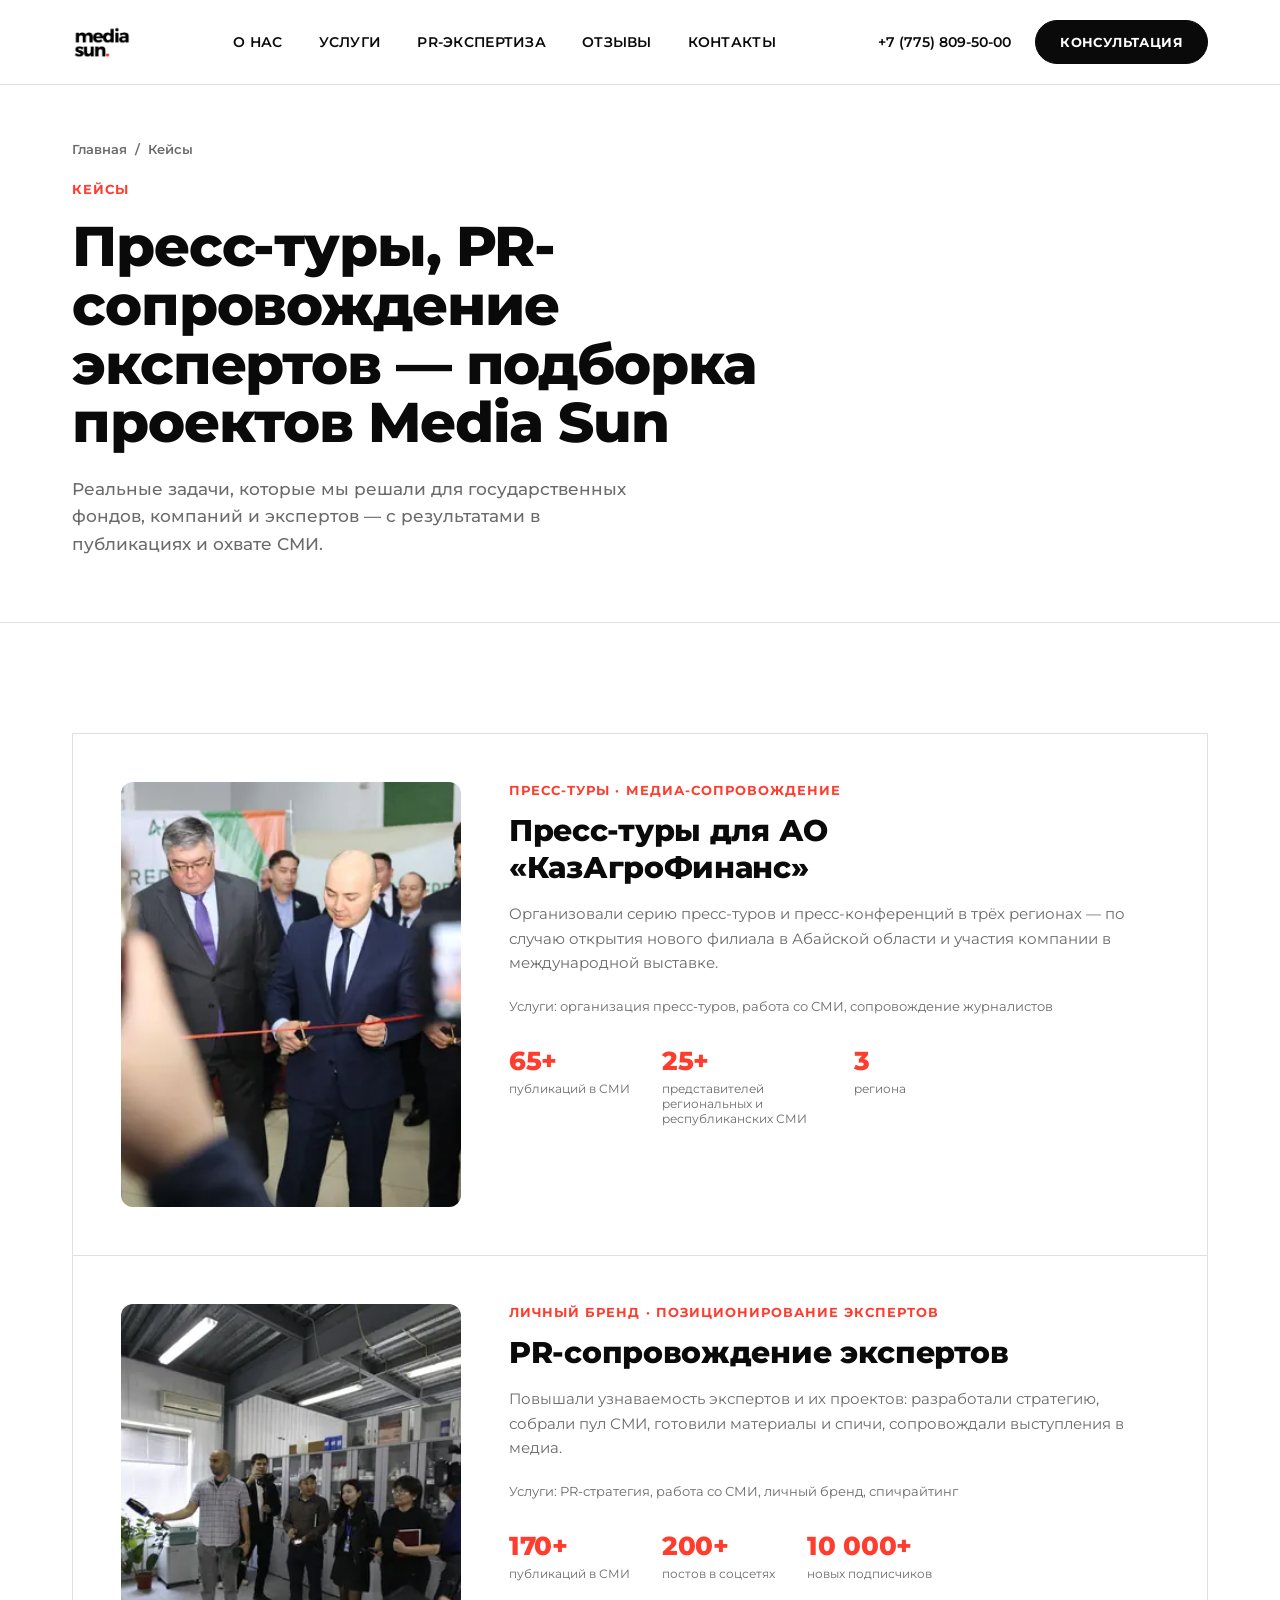
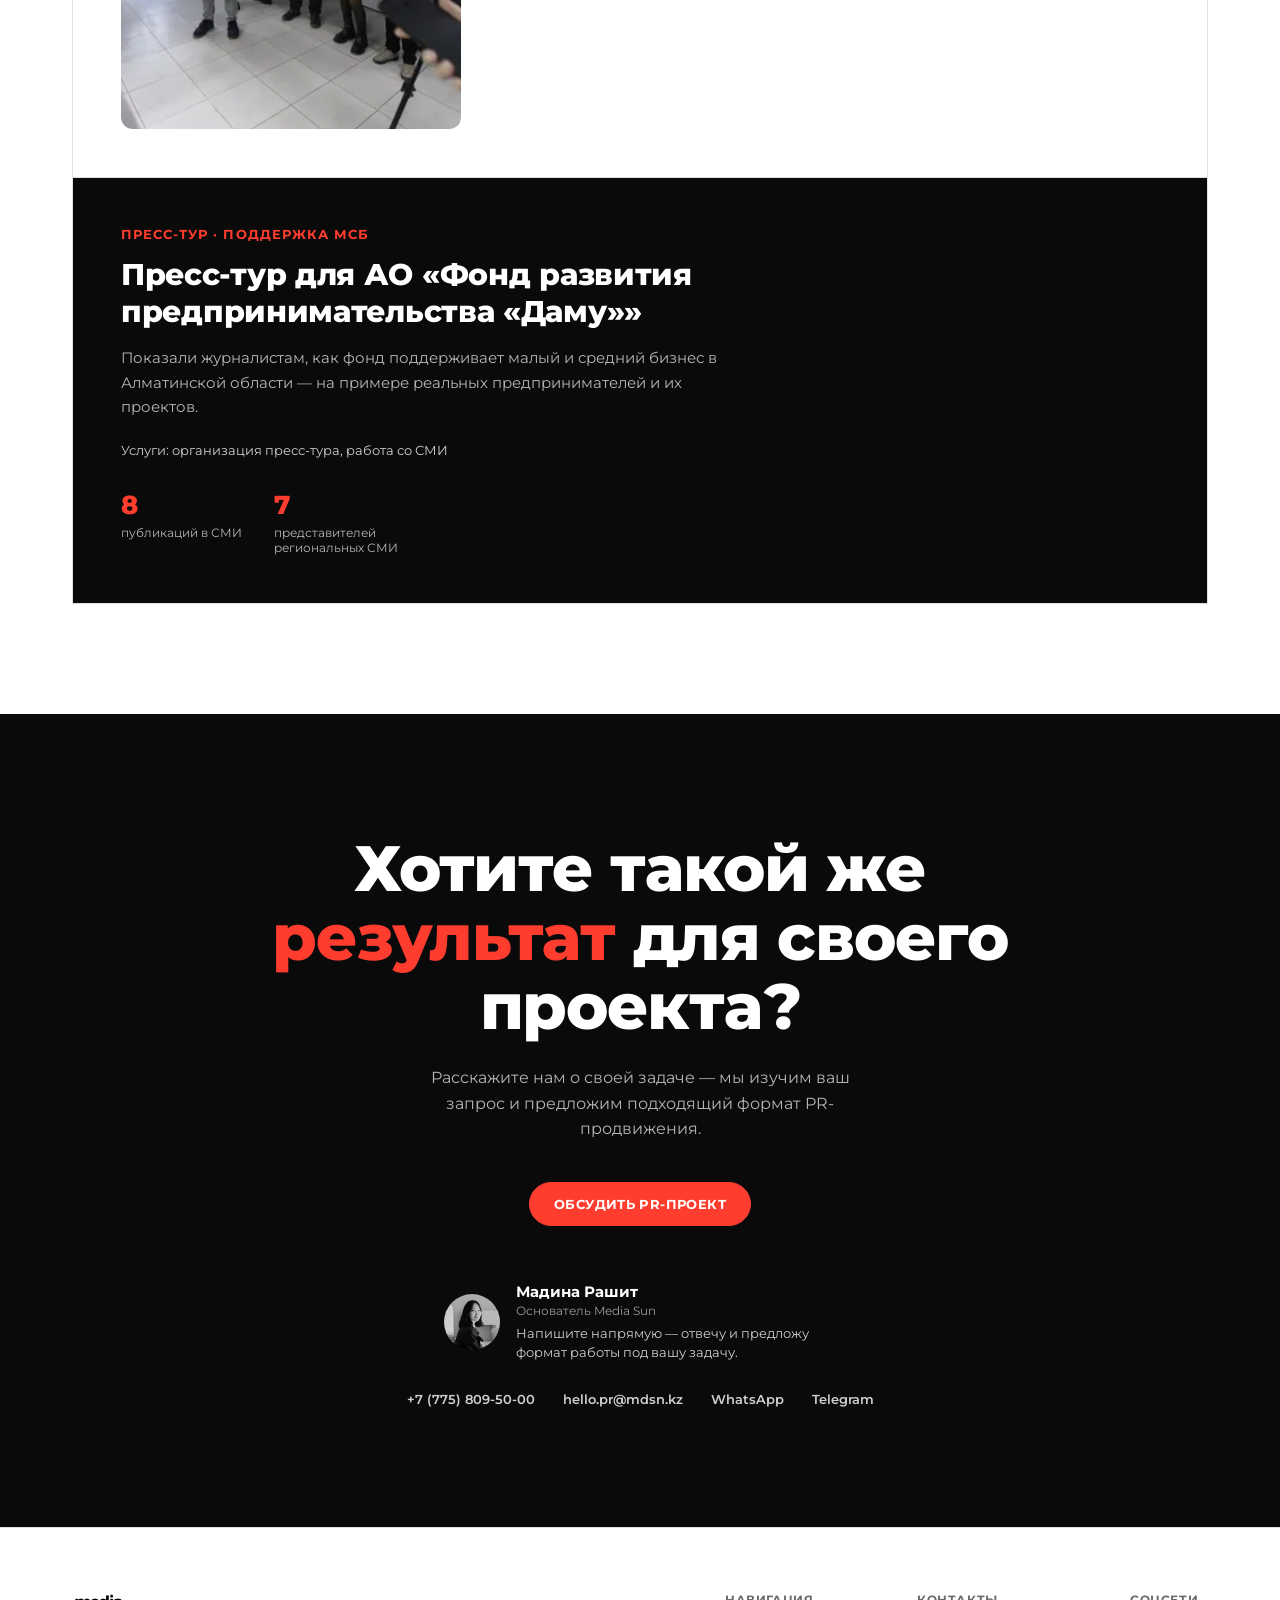
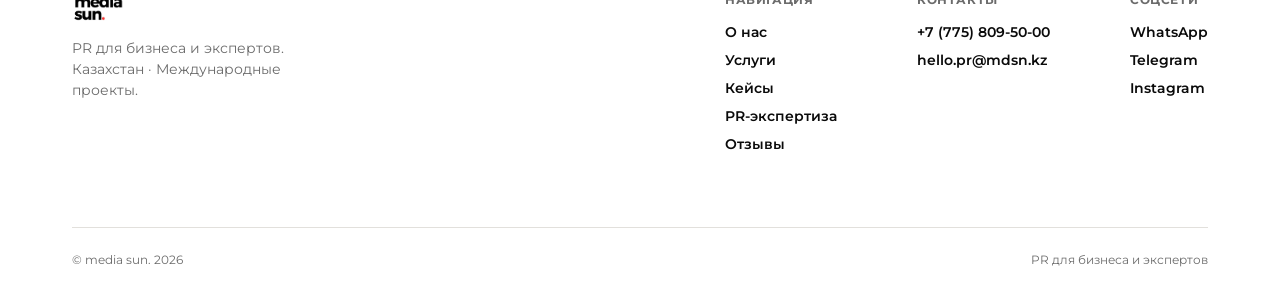
==== cases.html @ c08a3bac "Add cases and PR-expertise pages, remove partner CTA, extract shared CSS - Remove "Партнёрам и СМИ" " ====
<!DOCTYPE html>
<html lang="ru">
<head>
<meta charset="UTF-8">
<meta name="viewport" content="width=device-width, initial-scale=1.0">
<title>Кейсы — media sun.</title>
<link rel="preconnect" href="https://fonts.googleapis.com">
<link rel="preconnect" href="https://fonts.gstatic.com" crossorigin>
<link href="https://fonts.googleapis.com/css2?family=Montserrat:ital,wght@0,400;0,500;0,600;0,700;0,800;0,900;1,500;1,700&display=swap" rel="stylesheet">
<link rel="stylesheet" href="css/style.css">
</head>
<body>

<header id="site-header">
  <div class="wrap header-inner">
    <a class="logo" href="index.html">
      <picture>
        <source srcset="img/logo.webp" type="image/webp">
        <img src="img/logo.png" alt="media sun." width="118" height="68">
      </picture>
    </a>
    <nav id="site-nav">
      <a href="index.html#about">о нас</a>
      <a href="index.html#services">услуги</a>
      <a href="expertise.html">pr-экспертиза</a>
      <a href="index.html#reviews">отзывы</a>
      <a href="index.html#contacts">контакты</a>
      <div class="nav-panel-extra">
        <span class="phone">+7 (775) 809-50-00</span>
        <a class="btn btn-red" href="index.html#contacts">Консультация</a>
      </div>
    </nav>
    <div class="header-cta">
      <span class="phone">+7 (775) 809-50-00</span>
      <a class="btn" href="index.html#contacts">Консультация</a>
      <button class="nav-toggle" id="nav-toggle" aria-expanded="false" aria-controls="site-nav" aria-label="Открыть меню">
        <span class="bars"><span></span><span></span><span></span></span>
      </button>
    </div>
  </div>
</header>

<section class="page-hero">
  <div class="wrap">
    <div class="breadcrumb"><a href="index.html">Главная</a> <span>/</span> <span>Кейсы</span></div>
    <span class="kicker">Кейсы</span>
    <h1>Пресс-туры, PR-сопровождение экспертов — подборка проектов Media Sun</h1>
    <p>Реальные задачи, которые мы решали для государственных фондов, компаний и экспертов — с результатами в публикациях и охвате СМИ.</p>
  </div>
</section>

<section class="section">
  <div class="wrap">
    <div class="case-list">

      <div class="case-row">
        <div class="case-media">
          <picture>
            <source srcset="img/case-1.webp" type="image/webp">
            <img src="img/case-1.jpg" alt="Пресс-тур для АО «КазАгроФинанс»" width="340" height="425" loading="lazy" decoding="async">
          </picture>
        </div>
        <div class="case-body">
          <span class="kicker">Пресс-туры · Медиа-сопровождение</span>
          <h2 class="case-title">Пресс-туры для АО «КазАгроФинанс»</h2>
          <p class="case-desc">Организовали серию пресс-туров и пресс-конференций в трёх регионах — по случаю открытия нового филиала в Абайской области и участия компании в международной выставке.</p>
          <p class="case-services">Услуги: организация пресс-туров, работа со СМИ, сопровождение журналистов</p>
          <div class="case-results">
            <div><div class="r-num"><span>65+</span></div><div class="r-label">публикаций в СМИ</div></div>
            <div><div class="r-num"><span>25+</span></div><div class="r-label">представителей региональных и республиканских СМИ</div></div>
            <div><div class="r-num"><span>3</span></div><div class="r-label">региона</div></div>
          </div>
        </div>
      </div>

      <div class="case-row">
        <div class="case-media">
          <picture>
            <source srcset="img/case-2.webp" type="image/webp">
            <img src="img/case-2.jpg" alt="PR-сопровождение экспертов" width="340" height="425" loading="lazy" decoding="async">
          </picture>
        </div>
        <div class="case-body">
          <span class="kicker">Личный бренд · Позиционирование экспертов</span>
          <h2 class="case-title">PR-сопровождение экспертов</h2>
          <p class="case-desc">Повышали узнаваемость экспертов и их проектов: разработали стратегию, собрали пул СМИ, готовили материалы и спичи, сопровождали выступления в медиа.</p>
          <p class="case-services">Услуги: PR-стратегия, работа со СМИ, личный бренд, спичрайтинг</p>
          <div class="case-results">
            <div><div class="r-num"><span>170+</span></div><div class="r-label">публикаций в СМИ</div></div>
            <div><div class="r-num"><span>200+</span></div><div class="r-label">постов в соцсетях</div></div>
            <div><div class="r-num"><span>10 000+</span></div><div class="r-label">новых подписчиков</div></div>
          </div>
        </div>
      </div>

      <div class="case-row no-image">
        <div class="case-body">
          <span class="kicker">Пресс-тур · Поддержка МСБ</span>
          <h2 class="case-title">Пресс-тур для АО «Фонд развития предпринимательства «Даму»»</h2>
          <p class="case-desc">Показали журналистам, как фонд поддерживает малый и средний бизнес в Алматинской области — на примере реальных предпринимателей и их проектов.</p>
          <p class="case-services">Услуги: организация пресс-тура, работа со СМИ</p>
          <div class="case-results">
            <div><div class="r-num"><span>8</span></div><div class="r-label">публикаций в СМИ</div></div>
            <div><div class="r-num"><span>7</span></div><div class="r-label">представителей региональных СМИ</div></div>
          </div>
        </div>
      </div>

    </div>
  </div>
</section>

<section class="final-cta" id="contacts">
  <div class="wrap">
    <h2>Хотите такой же <span class="accent">результат</span> для своего проекта?</h2>
    <p>Расскажите нам о своей задаче — мы изучим ваш запрос и предложим подходящий формат PR-продвижения.</p>
    <a class="btn btn-red" href="https://wa.me/77758095000" target="_blank" rel="noopener">Обсудить PR-проект</a>

    <div class="contact-person">
      <picture>
        <source srcset="img/about.webp" type="image/webp">
        <img src="img/about.jpg" alt="Мадина Рашит" width="56" height="56" loading="lazy" decoding="async">
      </picture>
      <div class="cp-info">
        <div class="cp-name">Мадина Рашит</div>
        <div class="cp-role">Основатель Media Sun</div>
        <div class="cp-msg">Напишите напрямую — отвечу и предложу формат работы под вашу задачу.</div>
      </div>
    </div>
    <div class="contact-channels">
      <a href="tel:+77758095000">+7 (775) 809-50-00</a>
      <a href="mailto:hello.pr@mdsn.kz">hello.pr@mdsn.kz</a>
      <a href="https://wa.me/77758095000" target="_blank" rel="noopener">WhatsApp</a>
      <a href="https://t.me/media_sun" target="_blank" rel="noopener">Telegram</a>
    </div>
  </div>
</section>

<footer>
  <div class="wrap">
    <div class="footer-top">
      <div class="footer-brand">
        <picture>
          <source srcset="img/logo.webp" type="image/webp">
          <img src="img/logo.png" alt="media sun." width="104" height="60" loading="lazy" decoding="async">
        </picture>
        <p>PR для бизнеса и экспертов. Казахстан · Международные проекты.</p>
      </div>
      <div class="footer-cols">
        <div class="footer-col">
          <h4>Навигация</h4>
          <a href="index.html#about">О нас</a>
          <a href="index.html#services">Услуги</a>
          <a href="cases.html">Кейсы</a>
          <a href="expertise.html">PR-экспертиза</a>
          <a href="index.html#reviews">Отзывы</a>
        </div>
        <div class="footer-col">
          <h4>Контакты</h4>
          <a href="tel:+77758095000">+7 (775) 809-50-00</a>
          <a href="mailto:hello.pr@mdsn.kz">hello.pr@mdsn.kz</a>
        </div>
        <div class="footer-col">
          <h4>Соцсети</h4>
          <a href="https://wa.me/77758095000" target="_blank" rel="noopener">WhatsApp</a>
          <a href="https://t.me/media_sun" target="_blank" rel="noopener">Telegram</a>
          <a href="https://instagram.com/madina__rashit" target="_blank" rel="noopener">Instagram</a>
        </div>
      </div>
    </div>
    <div class="footer-bottom">
      <span>© media sun. 2026</span>
      <span>PR для бизнеса и экспертов</span>
    </div>
  </div>
</footer>

<script>
  (function(){
    var header = document.getElementById('site-header');
    var toggle = document.getElementById('nav-toggle');
    var nav = document.getElementById('site-nav');
    if(!header || !toggle || !nav) return;

    function closeNav(){
      header.classList.remove('nav-open');
      toggle.setAttribute('aria-expanded', 'false');
    }
    toggle.addEventListener('click', function(){
      var isOpen = header.classList.toggle('nav-open');
      toggle.setAttribute('aria-expanded', isOpen ? 'true' : 'false');
    });
    nav.querySelectorAll('a').forEach(function(link){
      link.addEventListener('click', closeNav);
    });
    document.addEventListener('keydown', function(e){
      if(e.key === 'Escape') closeNav();
    });
  })();
</script>
</body>
</html>
---- css/style.css ----
:root{
  --black:#0a0a0a;
  --white:#ffffff;
  --gray-bg:#f4f3f1;
  --gray-line:#e2e0dc;
  --muted:#6b6b6b;
  --red:#ff3d2e;
  --maxw:1200px;
}
*{box-sizing:border-box; margin:0; padding:0;}
html{scroll-behavior:smooth;}
@media (prefers-reduced-motion: reduce){
  html{scroll-behavior:auto;}
  *{animation-duration:.01ms !important; transition-duration:.01ms !important;}
}
body{
  font-family:'Montserrat', sans-serif;
  color:var(--black);
  background:var(--white);
  -webkit-font-smoothing:antialiased;
}
a{color:inherit; text-decoration:none;}
.wrap{max-width:var(--maxw); margin:0 auto; padding:0 32px;}
img{max-width:100%; display:block;}
picture{display:block;}
a:focus-visible, button:focus-visible{
  outline:2px solid var(--red); outline-offset:3px; border-radius:2px;
}
section[id]{scroll-margin-top:96px;}

/* HEADER */
header{
  position:sticky; top:0; z-index:50;
  background:rgba(255,255,255,.92);
  backdrop-filter:blur(8px);
  border-bottom:1px solid var(--gray-line);
}
.header-inner{
  display:flex; align-items:center; justify-content:space-between;
  height:84px;
}
.logo img{height:34px; width:auto;}
nav{display:flex; gap:36px;}
nav a{
  font-size:14px; font-weight:600; letter-spacing:.02em;
  text-transform:uppercase; position:relative; padding:4px 0;
}
nav a::after{
  content:""; position:absolute; left:0; right:100%; bottom:0; height:2px;
  background:var(--red); transition:right .25s ease;
}
nav a:hover::after{right:0;}
.header-cta{display:flex; align-items:center; gap:24px;}
.phone{font-size:14px; font-weight:600; white-space:nowrap;}
.nav-toggle{
  display:none; width:40px; height:40px; border:none; background:none;
  cursor:pointer; align-items:center; justify-content:center;
  margin-left:8px; padding:0;
}
.nav-toggle .bars{position:relative; width:22px; height:16px;}
.nav-toggle .bars span{
  position:absolute; left:0; width:100%; height:2px; background:var(--black);
  transition:transform .25s ease, opacity .2s ease, top .25s ease;
}
.nav-toggle .bars span:nth-child(1){top:0;}
.nav-toggle .bars span:nth-child(2){top:7px;}
.nav-toggle .bars span:nth-child(3){top:14px;}
header.nav-open .nav-toggle .bars span:nth-child(1){top:7px; transform:rotate(45deg);}
header.nav-open .nav-toggle .bars span:nth-child(2){opacity:0;}
header.nav-open .nav-toggle .bars span:nth-child(3){top:7px; transform:rotate(-45deg);}
.nav-panel-extra{display:none;}
.btn{
  display:inline-flex; align-items:center; gap:8px;
  background:var(--black); color:var(--white);
  padding:13px 24px; border-radius:100px;
  font-size:13px; font-weight:700; text-transform:uppercase; letter-spacing:.03em;
  border:1px solid var(--black);
  transition:background .2s, color .2s;
  cursor:pointer;
}
.btn:hover{background:var(--white); color:var(--black);}
.btn-red{background:var(--red); border-color:var(--red); color:var(--white);}
.btn-red:hover{background:var(--black); border-color:var(--black); color:var(--white);}
.btn-outline{background:transparent; color:var(--black);}
.btn-outline:hover{background:var(--black); color:var(--white);}

/* HERO */
.hero{
  padding:70px 0 90px;
  border-bottom:1px solid var(--gray-line);
}
.hero-grid{display:grid; grid-template-columns:1.35fr 1fr; gap:56px; align-items:center;}
.hero-media{border-radius:16px; overflow:hidden; aspect-ratio:4/5; background:var(--black);}
.hero-media video{width:100%; height:100%; object-fit:cover; display:block;}
.eyebrow{
  display:flex; align-items:center; gap:10px;
  font-size:13px; font-weight:700; text-transform:uppercase; letter-spacing:.08em;
  color:var(--muted); margin-bottom:28px;
}
.eyebrow .dot{width:8px; height:8px; border-radius:50%; background:var(--red);}
h1.hero-title{
  font-size:clamp(32px, 4.2vw, 56px);
  font-weight:800;
  line-height:1.02;
  letter-spacing:-.02em;
  max-width:920px;
}
h1.hero-title em{
  font-style:italic; font-weight:500;
  text-decoration:underline;
  text-decoration-color:var(--red);
  text-decoration-thickness:3px;
  text-underline-offset:8px;
}
.hero-sub{
  max-width:560px; margin-top:28px;
  font-size:18px; line-height:1.55; color:var(--muted); font-weight:500;
}
.hero-actions{display:flex; align-items:center; gap:20px; margin-top:40px;}

.stats{
  display:grid; grid-template-columns:repeat(3,1fr);
  border-top:1px solid var(--gray-line);
  margin-top:80px;
}
.stat{padding:32px 24px 0; border-right:1px solid var(--gray-line); text-align:center;}
.stat:last-child{border-right:none;}
.stat .num{font-size:clamp(32px,4vw,52px); font-weight:800; letter-spacing:-.01em;}
.stat .num span{color:var(--red);}
.stat .label{margin:8px auto 0; font-size:14px; color:var(--muted); font-weight:500; max-width:220px;}

/* SECTION HEADS */
.section{padding:110px 0;}
.section.tight{padding:80px 0;}
.section-head{
  display:flex; justify-content:space-between; align-items:flex-end;
  gap:40px; margin-bottom:64px; flex-wrap:wrap;
}
.kicker{
  font-size:13px; font-weight:700; text-transform:uppercase; letter-spacing:.08em;
  color:var(--red); margin-bottom:16px; display:block;
}
h2.section-title{
  font-size:clamp(30px,4vw,48px); font-weight:800; letter-spacing:-.02em; max-width:640px;
}
.section-note{max-width:340px; font-size:15px; color:var(--muted); line-height:1.6;}

/* ABOUT */
.about-grid{display:grid; grid-template-columns:320px 1fr; gap:64px; align-items:start;}
.about-photo img{width:100%; height:auto; border-radius:12px; aspect-ratio:3/4; object-fit:cover;}
.about-copy p{margin-top:20px; font-size:16px; line-height:1.65; color:var(--muted); max-width:640px;}
.about-name{margin-top:32px; font-weight:700; font-size:15px;}
.about-name span{display:block; font-weight:500; color:var(--muted); font-size:13px; margin-top:4px;}

/* SERVICES */
.services{background:var(--gray-bg);}
.service-grid{
  display:grid; grid-template-columns:repeat(3,1fr); gap:1px;
  background:var(--gray-line); border:1px solid var(--gray-line);
}
.service-card{
  background:var(--gray-bg); padding:40px 32px; min-height:260px;
  display:flex; flex-direction:column; justify-content:space-between;
  transition:background .25s;
}
.service-card:hover{background:var(--white);}
.service-index{font-size:14px; font-weight:700; color:var(--muted);}
.service-name{font-size:22px; font-weight:700; margin-top:40px; letter-spacing:-.01em;}
.service-desc{margin-top:12px; font-size:14px; color:var(--muted); line-height:1.55;}
.service-tag{margin-top:20px; font-size:12px; font-weight:600; color:var(--black); text-transform:uppercase; letter-spacing:.03em;}
.service-tag::before{content:"→ Подходит: ";}

/* CASES BANNER */
.cases-banner{
  background:var(--black); color:var(--white);
  padding:90px 0; text-align:left;
}
.cases-banner .wrap{display:flex; align-items:center; justify-content:space-between; gap:40px; flex-wrap:wrap;}
.cases-banner h2{font-size:clamp(28px,4vw,44px); font-weight:800; max-width:600px; letter-spacing:-.02em;}
.cases-banner p{color:#b5b5b5; margin-top:14px; font-size:15px; max-width:420px;}
.cases-banner .arrow-link{margin-top:28px;}
.case-thumbs{display:flex; gap:16px;}
.case-thumbs img{width:150px; height:190px; object-fit:cover; border-radius:8px;}
.arrow-link{
  display:inline-flex; align-items:center; gap:12px;
  font-size:14px; font-weight:700; text-transform:uppercase; letter-spacing:.03em;
  color:var(--white); border-bottom:2px solid var(--red); padding-bottom:6px;
}
.arrow-link .arrow{transition:transform .2s;}
.arrow-link:hover .arrow{transform:translateX(6px);}

/* PR-EXPERTISE teaser */
.expertise-grid{display:grid; grid-template-columns:repeat(3,1fr); gap:32px;}
.expertise-card{border-top:2px solid var(--black); padding-top:20px;}
.expertise-card .date{font-size:12px; color:var(--muted); font-weight:600; text-transform:uppercase;}
.expertise-card h3{font-size:19px; font-weight:700; margin-top:14px; line-height:1.3;}
.expertise-card .read{display:block; margin-top:16px; font-size:13px; font-weight:700; color:var(--red); text-transform:uppercase;}

/* REVIEWS compact strip */
.reviews{background:var(--gray-bg);}
.review-strip{
  display:flex; gap:24px; overflow-x:auto; padding-bottom:8px;
  scrollbar-width:none;
}
.review-strip::-webkit-scrollbar{display:none;}
.review-card{
  flex:0 0 340px; background:var(--white); border:1px solid var(--gray-line);
  padding:28px; border-radius:4px;
}
.review-quote{font-size:15px; line-height:1.6; color:var(--black);}
.review-who{margin-top:20px; display:flex; align-items:center; gap:12px;}
.review-avatar{width:38px; height:38px; border-radius:50%; background:var(--black); color:var(--white); display:flex; align-items:center; justify-content:center; font-size:13px; font-weight:700; overflow:hidden;}
.review-avatar img{width:100%; height:100%; object-fit:cover;}
.review-name{font-size:13px; font-weight:700;}
.review-role{font-size:12px; color:var(--muted);}

/* FINAL CTA */
.final-cta{
  background:var(--black); color:var(--white); text-align:center;
  padding:120px 0;
}
.final-cta h2{
  font-size:clamp(32px,5.5vw,64px); font-weight:800; letter-spacing:-.02em;
  max-width:760px; margin:0 auto; line-height:1.08;
}
.final-cta h2 .accent{color:var(--red);}
.final-cta p{margin:24px auto 0; max-width:480px; color:#b5b5b5; font-size:16px; line-height:1.6;}
.final-cta .btn{margin-top:40px;}
.contact-person{display:flex; align-items:center; gap:16px; justify-content:center; margin:56px auto 0;}
.contact-person img{width:56px; height:56px; border-radius:50%; object-fit:cover;}
.contact-person .cp-info{text-align:left;}
.cp-name{font-weight:700; font-size:15px;}
.cp-role{font-size:12px; color:#9a9a9a; margin-top:2px;}
.cp-msg{font-size:13px; color:#cfcfcf; margin-top:6px; max-width:320px; line-height:1.5;}
.contact-channels{display:flex; gap:28px; justify-content:center; flex-wrap:wrap; margin-top:28px; font-size:13px; font-weight:600; color:#cfcfcf;}
.contact-channels a{transition:color .2s;}
.contact-channels a:hover{color:var(--white);}

/* FOOTER */
footer{padding:64px 0 40px; border-top:1px solid var(--gray-line);}
.footer-top{display:flex; justify-content:space-between; gap:40px; flex-wrap:wrap;}
.footer-brand img{width:auto; height:30px; margin-bottom:16px;}
.footer-brand p{font-size:14px; color:var(--muted); max-width:260px; line-height:1.5;}
.footer-cols{display:flex; gap:80px; flex-wrap:wrap;}
.footer-col h4{font-size:12px; text-transform:uppercase; letter-spacing:.05em; color:var(--muted); margin-bottom:16px;}
.footer-col a, .footer-col p{display:block; font-size:14px; font-weight:600; margin-bottom:10px;}
.footer-bottom{
  margin-top:64px; padding-top:24px; border-top:1px solid var(--gray-line);
  display:flex; justify-content:space-between; font-size:12px; color:var(--muted); flex-wrap:wrap; gap:12px;
}

/* PAGE HERO (subpages: cases, expertise) */
.page-hero{padding:56px 0 64px; border-bottom:1px solid var(--gray-line);}
.page-hero .kicker{margin-bottom:20px;}
.page-hero h1{
  font-size:clamp(32px,4.5vw,56px); font-weight:800; letter-spacing:-.02em;
  max-width:760px; line-height:1.05;
}
.page-hero p{max-width:560px; margin-top:24px; font-size:17px; line-height:1.6; color:var(--muted); font-weight:500;}
.breadcrumb{display:flex; align-items:center; gap:8px; font-size:13px; color:var(--muted); font-weight:600; margin-bottom:24px;}
.breadcrumb a{color:var(--muted); transition:color .2s;}
.breadcrumb a:hover{color:var(--black);}

/* CASE LIST (cases.html) */
.case-list{display:flex; flex-direction:column; gap:1px; background:var(--gray-line); border:1px solid var(--gray-line);}
.case-row{
  display:grid; grid-template-columns:340px 1fr; gap:48px;
  background:var(--white); padding:48px;
}
.case-row.no-image{background:var(--black); color:var(--white); grid-template-columns:1fr;}
.case-media{border-radius:12px; overflow:hidden; aspect-ratio:4/5;}
.case-media img{width:100%; height:100%; object-fit:cover;}
.case-body .kicker{margin-bottom:14px;}
.case-row.no-image .kicker{color:var(--red);}
.case-title{font-size:clamp(22px,2.6vw,30px); font-weight:800; letter-spacing:-.01em; max-width:600px;}
.case-desc{margin-top:16px; font-size:15px; line-height:1.65; color:var(--muted); max-width:640px;}
.case-row.no-image .case-desc{color:#b5b5b5;}
.case-services{margin-top:20px; font-size:13px; color:var(--muted); line-height:1.6;}
.case-row.no-image .case-services{color:#cfcfcf;}
.case-results{display:flex; gap:32px; margin-top:28px; flex-wrap:wrap;}
.case-results .r-num{font-size:26px; font-weight:800; letter-spacing:-.01em;}
.case-results .r-num span{color:var(--red);}
.case-results .r-label{font-size:12px; color:var(--muted); margin-top:4px; max-width:160px;}
.case-row.no-image .case-results .r-label{color:#b5b5b5;}

/* ARTICLE LIST (expertise.html) */
.article-list{display:flex; flex-direction:column;}
.article-row{
  display:grid; grid-template-columns:140px 1fr auto; gap:32px; align-items:start;
  padding:36px 0; border-top:1px solid var(--gray-line);
}
.article-list .article-row:last-child{border-bottom:1px solid var(--gray-line);}
.article-row .date{font-size:13px; font-weight:700; color:var(--muted); text-transform:uppercase; padding-top:4px;}
.article-row .a-tag{
  display:inline-block; font-size:11px; font-weight:700; text-transform:uppercase; letter-spacing:.03em;
  color:var(--red); margin-bottom:10px;
}
.article-row h3{font-size:22px; font-weight:700; letter-spacing:-.01em; line-height:1.3;}
.article-row .excerpt{margin-top:12px; font-size:15px; line-height:1.6; color:var(--muted); max-width:640px;}
.article-row .read{align-self:center; font-size:13px; font-weight:700; color:var(--red); text-transform:uppercase; white-space:nowrap;}

@media (max-width:900px){
  .nav-toggle{display:inline-flex;}
  nav{
    position:absolute; left:0; right:0; top:100%;
    flex-direction:column; gap:0;
    background:var(--white); border-bottom:1px solid var(--gray-line);
    max-height:0; overflow:hidden;
    transition:max-height .3s ease;
  }
  header.nav-open nav{max-height:420px;}
  nav a{
    padding:16px 32px; width:100%;
    border-bottom:1px solid var(--gray-line);
  }
  nav a::after{display:none;}
  .nav-panel-extra{
    display:flex; flex-direction:column; gap:14px;
    padding:20px 32px 28px;
  }
  .nav-panel-extra .phone{display:block; font-size:15px;}
  .nav-panel-extra .btn{align-self:flex-start;}
  .header-cta .btn{display:none;}
  .hero-grid{grid-template-columns:1fr;}
  .hero-media{aspect-ratio:16/9;}
  .stats{grid-template-columns:1fr; }
  .stat{border-right:none; border-bottom:1px solid var(--gray-line); padding-bottom:24px; margin-bottom:24px;}
  .about-grid{grid-template-columns:1fr;}
  .about-photo img{max-width:360px; aspect-ratio:4/3; margin:0 auto;}
  .service-grid{grid-template-columns:1fr;}
  .expertise-grid{grid-template-columns:1fr; gap:40px;}
  .phone{display:none;}
  .cases-banner .wrap{flex-direction:column; align-items:flex-start;}
  .case-thumbs img{width:120px; height:150px;}
  .contact-person{flex-direction:column; text-align:center;}
  .contact-person .cp-info{text-align:center;}
  .case-row{grid-template-columns:1fr; padding:32px 24px;}
  .case-media{aspect-ratio:16/9; max-width:420px;}
  .article-row{grid-template-columns:1fr; gap:8px; padding:28px 0;}
  .article-row .read{justify-self:start;}
}

@media (max-width:560px){
  .wrap{padding:0 20px;}
  .header-inner{height:68px;}
  .hero{padding:32px 0 48px;}
  h1.hero-title{font-size:clamp(30px,9vw,42px);}
  .hero-sub{font-size:16px;}
  .hero-actions{flex-wrap:wrap; gap:14px;}
  .section{padding:64px 0;}
  .section.tight{padding:48px 0;}
  h2.section-title{font-size:clamp(26px,7vw,34px);}
  .cases-banner{padding:56px 0;}
  .case-thumbs img{width:96px; height:120px;}
  .final-cta{padding:72px 0;}
  .review-card{flex:0 0 86%;}
  .footer-cols{gap:36px; row-gap:32px;}
  .footer-bottom{flex-direction:column;}
  .contact-channels{flex-direction:column; align-items:center; gap:14px;}
  .contact-channels a{padding:4px 0;}
  .page-hero{padding:40px 0 40px;}
  .case-row{padding:24px 20px;}
  .case-results{gap:20px;}
}
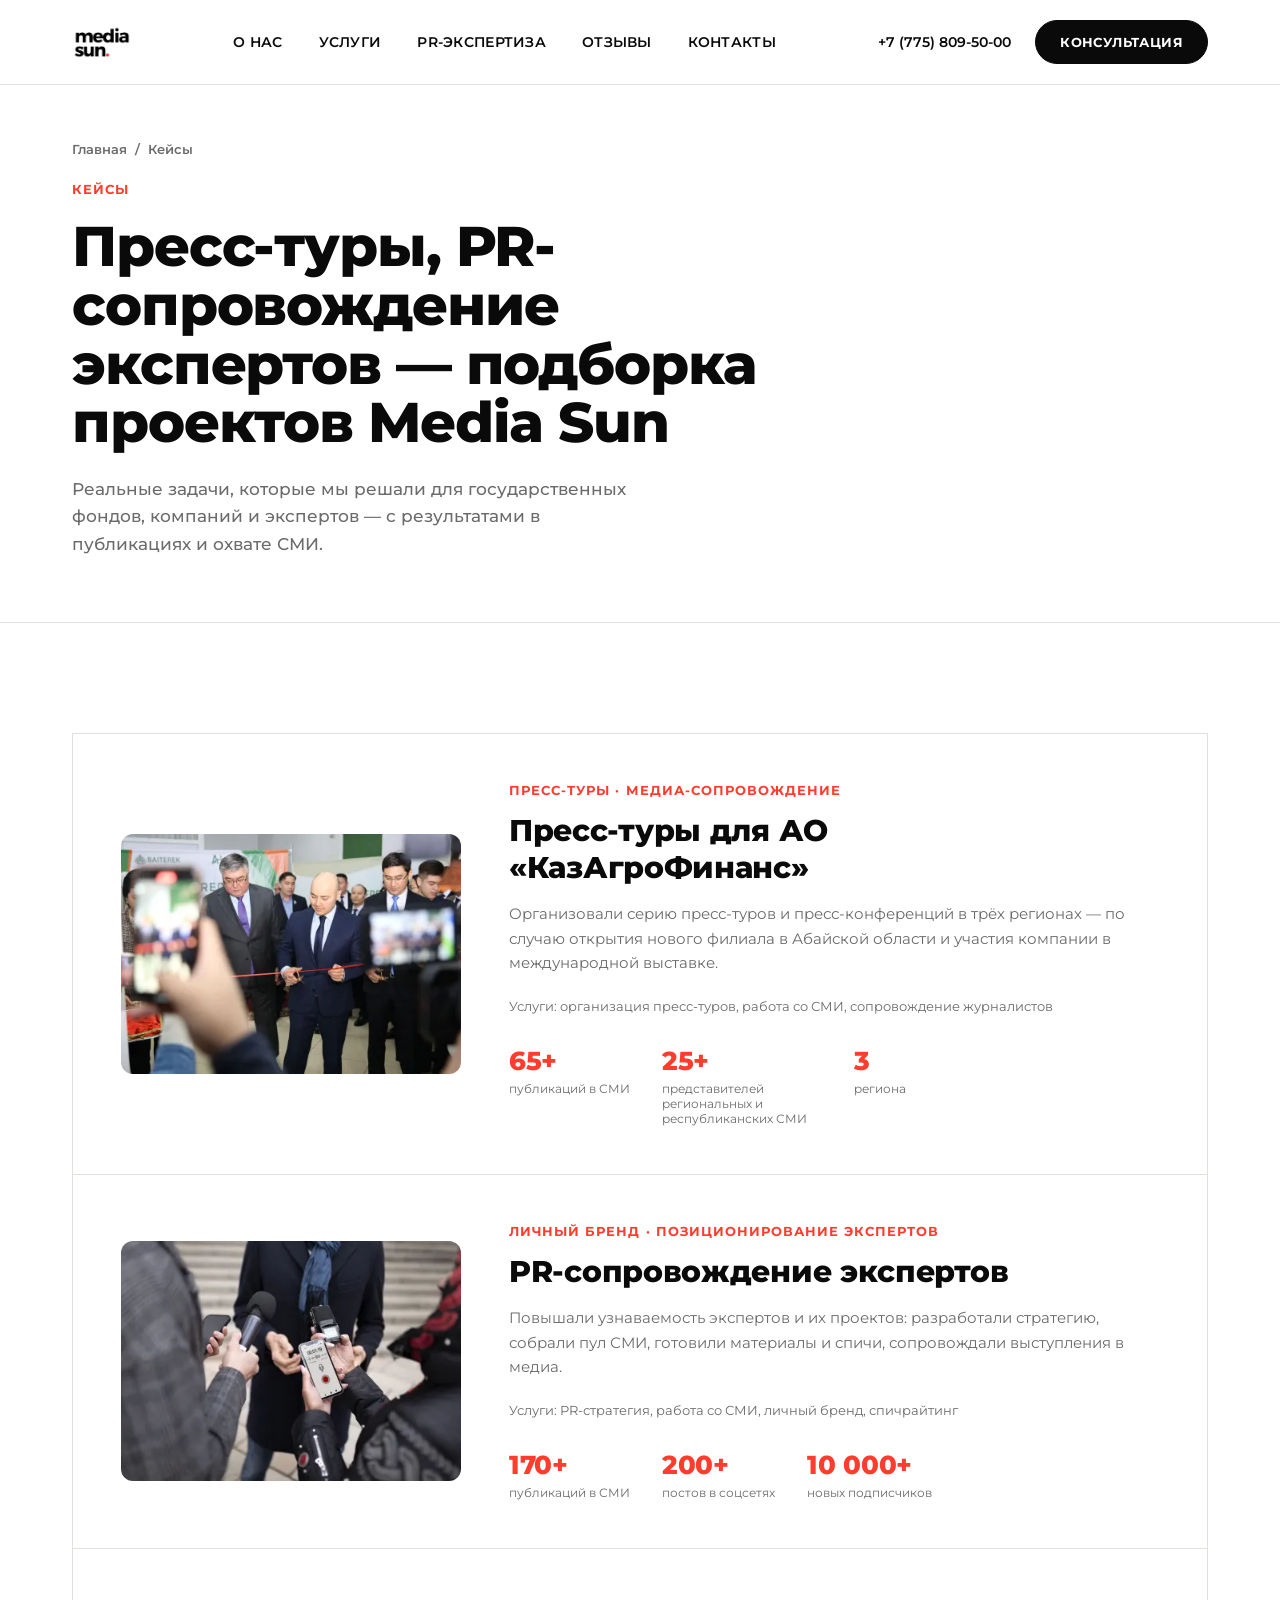
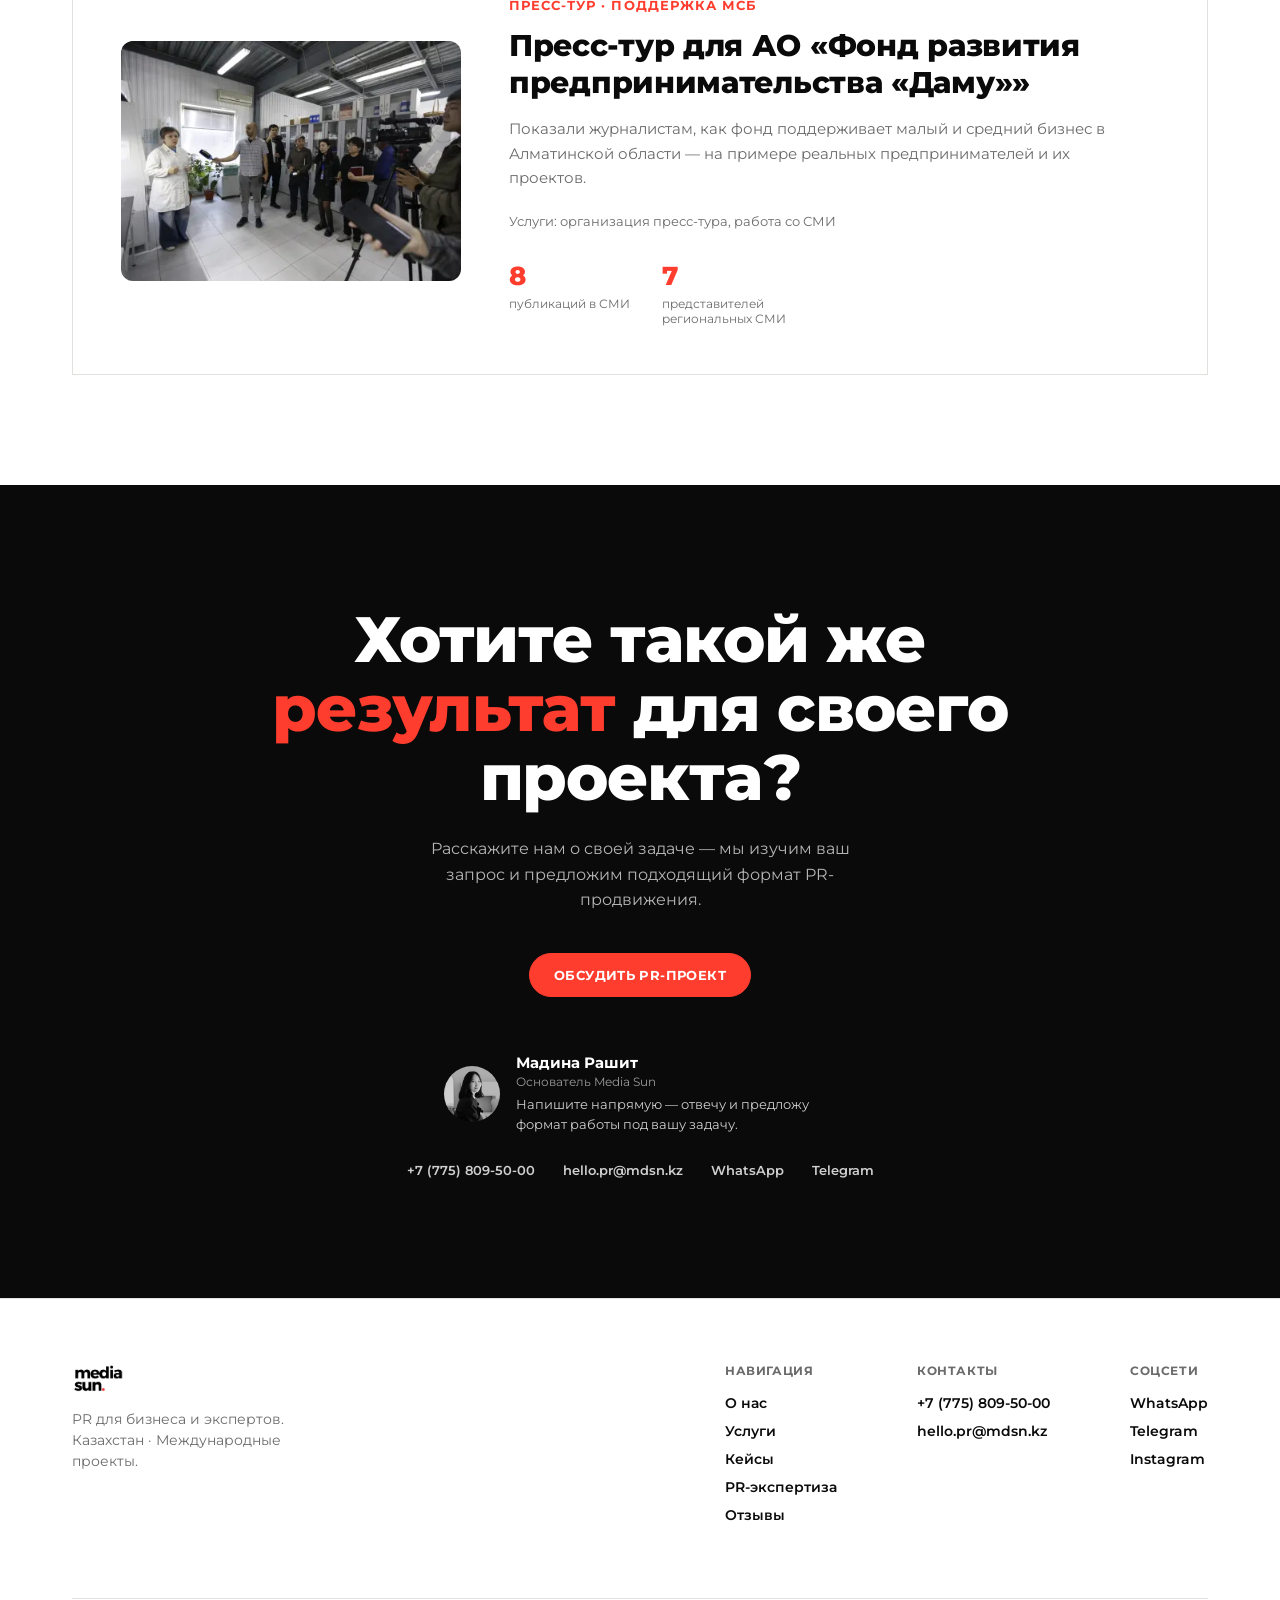
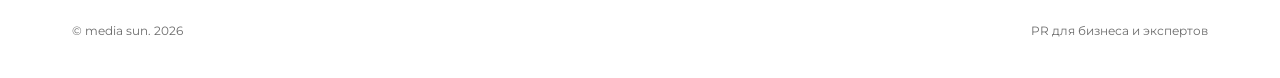
==== commit f9f0cdd1: "Fix case photos: correct images, landscape crop, unify layout - Replace case-1/case-2 photos with re" ====
--- a/cases.html
+++ b/cases.html
@@ -57,7 +57,7 @@
         <div class="case-media">
           <picture>
             <source srcset="img/case-1.webp" type="image/webp">
-            <img src="img/case-1.jpg" alt="Пресс-тур для АО «КазАгроФинанс»" width="340" height="425" loading="lazy" decoding="async">
+            <img src="img/case-1.jpg" alt="Пресс-тур для АО «КазАгроФинанс»" width="425" height="300" loading="lazy" decoding="async">
           </picture>
         </div>
         <div class="case-body">
@@ -77,7 +77,7 @@
         <div class="case-media">
           <picture>
             <source srcset="img/case-2.webp" type="image/webp">
-            <img src="img/case-2.jpg" alt="PR-сопровождение экспертов" width="340" height="425" loading="lazy" decoding="async">
+            <img src="img/case-2.jpg" alt="PR-сопровождение экспертов" width="425" height="300" loading="lazy" decoding="async">
           </picture>
         </div>
         <div class="case-body">
@@ -93,7 +93,13 @@
         </div>
       </div>
 
-      <div class="case-row no-image">
+      <div class="case-row">
+        <div class="case-media">
+          <picture>
+            <source srcset="img/case-3.webp" type="image/webp">
+            <img src="img/case-3.jpg" alt="Пресс-тур фонда «Даму»" width="425" height="300" loading="lazy" decoding="async">
+          </picture>
+        </div>
         <div class="case-body">
           <span class="kicker">Пресс-тур · Поддержка МСБ</span>
           <h2 class="case-title">Пресс-тур для АО «Фонд развития предпринимательства «Даму»»</h2>
--- a/css/style.css
+++ b/css/style.css
@@ -264,24 +264,19 @@
 /* CASE LIST (cases.html) */
 .case-list{display:flex; flex-direction:column; gap:1px; background:var(--gray-line); border:1px solid var(--gray-line);}
 .case-row{
-  display:grid; grid-template-columns:340px 1fr; gap:48px;
+  display:grid; grid-template-columns:340px 1fr; gap:48px; align-items:center;
   background:var(--white); padding:48px;
 }
-.case-row.no-image{background:var(--black); color:var(--white); grid-template-columns:1fr;}
-.case-media{border-radius:12px; overflow:hidden; aspect-ratio:4/5;}
-.case-media img{width:100%; height:100%; object-fit:cover;}
+.case-media{border-radius:12px; overflow:hidden; aspect-ratio:17/12;}
+.case-media img{width:100%; height:100%; object-fit:cover; object-position:center;}
 .case-body .kicker{margin-bottom:14px;}
-.case-row.no-image .kicker{color:var(--red);}
 .case-title{font-size:clamp(22px,2.6vw,30px); font-weight:800; letter-spacing:-.01em; max-width:600px;}
 .case-desc{margin-top:16px; font-size:15px; line-height:1.65; color:var(--muted); max-width:640px;}
-.case-row.no-image .case-desc{color:#b5b5b5;}
 .case-services{margin-top:20px; font-size:13px; color:var(--muted); line-height:1.6;}
-.case-row.no-image .case-services{color:#cfcfcf;}
 .case-results{display:flex; gap:32px; margin-top:28px; flex-wrap:wrap;}
 .case-results .r-num{font-size:26px; font-weight:800; letter-spacing:-.01em;}
 .case-results .r-num span{color:var(--red);}
 .case-results .r-label{font-size:12px; color:var(--muted); margin-top:4px; max-width:160px;}
-.case-row.no-image .case-results .r-label{color:#b5b5b5;}
 
 /* ARTICLE LIST (expertise.html) */
 .article-list{display:flex; flex-direction:column;}
